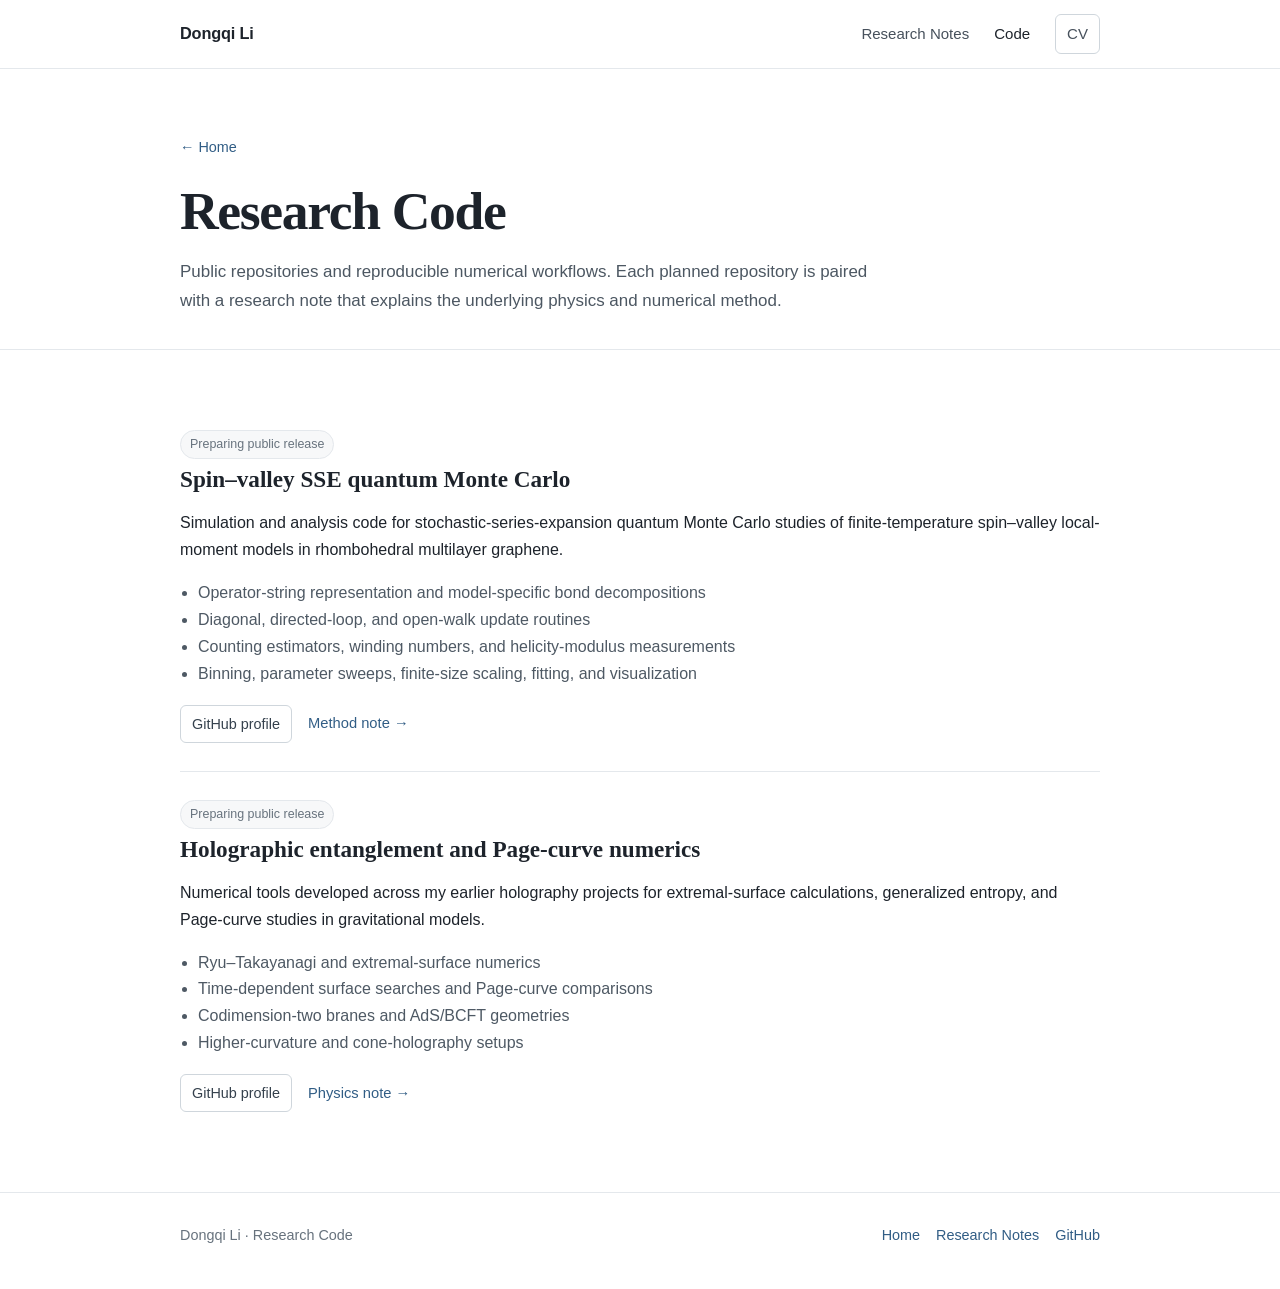
==== code/index.html @ 3a77af4c "Add files via upload" ====
<!doctype html>
<html lang="en">
<head>
  <meta charset="utf-8">
  <meta name="viewport" content="width=device-width,initial-scale=1">
  <meta name="description" content="Research code by Dongqi Li for stochastic-series-expansion quantum Monte Carlo and holographic entanglement entropy calculations.">
  <title>Code | Dongqi Li</title>
  <link rel="canonical" href="https://dongqili.github.io/code/">
  <link rel="icon" href="../assets/img/favicon.svg" type="image/svg+xml">
  <link rel="stylesheet" href="../assets/css/style.css">
</head>
<body>
<header class="site-header">
  <div class="container nav">
    <a class="brand" href="../">Dongqi Li</a>
    <nav class="nav-links" aria-label="Primary navigation">
      <a href="../notes/">Research Notes</a>
      <a class="active" href="../code/">Code</a>
      <a class="cv-link" href="../assets/cv/Dongqi_Li_Academic_CV.pdf">CV</a>
    </nav>
  </div>
</header>
<main>
  <section class="subhero">
    <div class="container">
      <a class="back" href="../">← Home</a>
      <h1>Research Code</h1>
      <p>Public repositories and reproducible numerical workflows. Each planned repository is paired with a research note that explains the underlying physics and numerical method.</p>
    </div>
  </section>

  <section class="section">
    <div class="container">
      <article class="repo" id="qmc">
        <span class="status">Preparing public release</span>
        <h2>Spin–valley SSE quantum Monte Carlo</h2>
        <p>Simulation and analysis code for stochastic-series-expansion quantum Monte Carlo studies of finite-temperature spin–valley local-moment models in rhombohedral multilayer graphene.</p>
        <ul>
          <li>Operator-string representation and model-specific bond decompositions</li>
          <li>Diagonal, directed-loop, and open-walk update routines</li>
          <li>Counting estimators, winding numbers, and helicity-modulus measurements</li>
          <li>Binning, parameter sweeps, finite-size scaling, fitting, and visualization</li>
        </ul>
        <div class="repo-actions"><a class="small-button" href="https://github.com/dongqili">GitHub profile</a><a class="text-action" href="../notes/#qmc">Method note →</a></div>
      </article>

      <article class="repo" id="black-hole">
        <span class="status">Preparing public release</span>
        <h2>Holographic entanglement and Page-curve numerics</h2>
        <p>Numerical tools developed across my earlier holography projects for extremal-surface calculations, generalized entropy, and Page-curve studies in gravitational models.</p>
        <ul>
          <li>Ryu–Takayanagi and extremal-surface numerics</li>
          <li>Time-dependent surface searches and Page-curve comparisons</li>
          <li>Codimension-two branes and AdS/BCFT geometries</li>
          <li>Higher-curvature and cone-holography setups</li>
        </ul>
        <div class="repo-actions"><a class="small-button" href="https://github.com/dongqili">GitHub profile</a><a class="text-action" href="../notes/#black-hole">Physics note →</a></div>
      </article>
    </div>
  </section>
</main>
<footer class="site-footer"><div class="container footer-row"><div>Dongqi Li · Research Code</div><div class="footer-links"><a href="../">Home</a><a href="../notes/">Research Notes</a><a href="https://github.com/dongqili">GitHub</a></div></div></footer>
</body>
</html>
---- assets/css/style.css ----
:root {
  --bg: #ffffff;
  --text: #1d232b;
  --muted: #64707d;
  --line: #e4e8ec;
  --soft: #f7f8f9;
  --accent: #315d85;
  --accent-dark: #234765;
  --max: 920px;
}

* { box-sizing: border-box; }
html { scroll-behavior: smooth; }
body {
  margin: 0;
  background: var(--bg);
  color: var(--text);
  font-family: Inter, ui-sans-serif, -apple-system, BlinkMacSystemFont, "Segoe UI", Roboto, Helvetica, Arial, sans-serif;
  font-size: 16px;
  line-height: 1.68;
  -webkit-font-smoothing: antialiased;
}
a { color: var(--accent); text-decoration: none; }
a:hover { color: var(--accent-dark); }
.container { width: min(calc(100% - 42px), var(--max)); margin: 0 auto; }

.site-header {
  border-bottom: 1px solid var(--line);
  background: rgba(255,255,255,.97);
  position: sticky;
  top: 0;
  z-index: 10;
}
.nav {
  min-height: 68px;
  display: flex;
  align-items: center;
  justify-content: space-between;
  gap: 28px;
}
.brand {
  color: var(--text);
  font-weight: 700;
  letter-spacing: -.01em;
  font-size: 1.02rem;
}
.nav-links { display: flex; align-items: center; gap: 25px; flex-wrap: wrap; }
.nav-links a { color: #47515c; font-size: .94rem; }
.nav-links a:hover, .nav-links a.active { color: var(--text); }
.nav-links .cv-link {
  border: 1px solid #cfd6dc;
  border-radius: 6px;
  padding: 6px 11px;
}

.intro { padding: 78px 0 58px; }
.intro h1 {
  margin: 0 0 5px;
  font-family: Georgia, "Times New Roman", serif;
  font-size: clamp(2.75rem, 8vw, 4.45rem);
  line-height: 1.04;
  letter-spacing: -.035em;
  font-weight: 600;
}
.role { color: #46525e; font-size: 1.08rem; margin: 0 0 26px; }
.lead {
  max-width: 760px;
  font-family: Georgia, "Times New Roman", serif;
  font-size: clamp(1.22rem, 2.8vw, 1.53rem);
  line-height: 1.55;
  color: #2c343d;
  margin: 0 0 26px;
}
.profile-links { display: flex; flex-wrap: wrap; gap: 10px 18px; align-items: center; }
.profile-links a { font-size: .95rem; font-weight: 550; }

.section { padding: 52px 0; border-top: 1px solid var(--line); }
.section-title-row {
  display: grid;
  grid-template-columns: 165px 1fr;
  gap: 34px;
  align-items: start;
}
.section-label {
  color: var(--muted);
  text-transform: uppercase;
  letter-spacing: .11em;
  font-weight: 700;
  font-size: .74rem;
  padding-top: 7px;
}
.section-content h2 {
  font-family: Georgia, "Times New Roman", serif;
  font-size: 1.9rem;
  line-height: 1.28;
  margin: 0 0 24px;
  font-weight: 600;
  letter-spacing: -.015em;
}
.section-content > p:first-of-type { margin-top: -8px; }

.research-item {
  padding: 24px 0;
  border-top: 1px solid var(--line);
}
.research-item:first-of-type { border-top: 0; padding-top: 2px; }
.research-item h3 {
  margin: 0 0 6px;
  font-family: Georgia, "Times New Roman", serif;
  font-size: 1.27rem;
  font-weight: 600;
}
.research-item p { margin: 0 0 9px; color: #414b55; }
.methods { color: var(--muted); font-size: .91rem; }

.pub-list { counter-reset: pub; }
.pub {
  position: relative;
  padding: 20px 0 20px 36px;
  border-top: 1px solid var(--line);
}
.pub:first-child { border-top: 0; padding-top: 0; }
.pub::before {
  counter-increment: pub;
  content: counter(pub) ".";
  position: absolute;
  left: 0;
  top: 20px;
  color: #7b858f;
  font-variant-numeric: tabular-nums;
}
.pub:first-child::before { top: 0; }
.pub-title { font-weight: 650; color: #232a31; }
.pub-meta { color: #5b6671; margin-top: 3px; font-size: .95rem; }
.pub-links { display: flex; gap: 14px; margin-top: 5px; font-size: .9rem; }

.presentation {
  display: grid;
  grid-template-columns: 135px 1fr;
  gap: 22px;
  padding: 18px 0;
  border-top: 1px solid var(--line);
}
.presentation:first-of-type { border-top: 0; padding-top: 0; }
.presentation-date { color: var(--muted); font-size: .9rem; }
.presentation strong { display: block; font-weight: 650; }
.presentation p { margin: 3px 0 0; color: #5b6671; font-size: .94rem; }

.subhero { padding: 65px 0 34px; }
.subhero .back { font-size: .9rem; margin-bottom: 22px; display: inline-block; }
.subhero h1 {
  font-family: Georgia, "Times New Roman", serif;
  font-size: clamp(2.25rem, 6vw, 3.35rem);
  line-height: 1.12;
  margin: 0 0 17px;
  font-weight: 600;
  letter-spacing: -.025em;
}
.subhero p { max-width: 720px; margin: 0; color: #4c5762; font-size: 1.06rem; }

.note, .repo {
  padding: 28px 0;
  border-top: 1px solid var(--line);
}
.note:first-child, .repo:first-child { border-top: 0; }
.note h2, .repo h2 {
  font-family: Georgia, "Times New Roman", serif;
  font-size: 1.45rem;
  margin: 5px 0 10px;
  line-height: 1.3;
}
.status {
  display: inline-block;
  color: #68737e;
  background: var(--soft);
  border: 1px solid var(--line);
  border-radius: 999px;
  padding: 3px 9px;
  font-size: .78rem;
}
.repo ul { margin: 11px 0 0 18px; padding: 0; color: #4e5964; }
.repo-actions { margin-top: 17px; }
.small-button {
  display: inline-block;
  border: 1px solid #cfd6dc;
  border-radius: 6px;
  padding: 6px 11px;
  color: #35414d;
  font-size: .9rem;
}

.related-list { margin-top: 8px; }
.related-item { padding: 12px 0; border-top: 1px solid var(--line); }
.related-item:first-child { border-top: 0; }
.related-item span { color: var(--muted); display: inline-block; width: 54px; }

.site-footer { border-top: 1px solid var(--line); padding: 30px 0 42px; color: #67727d; font-size: .9rem; }
.footer-row { display: flex; justify-content: space-between; gap: 24px; align-items: center; flex-wrap: wrap; }
.footer-links { display: flex; flex-wrap: wrap; gap: 16px; }

@media (max-width: 720px) {
  .nav { min-height: 62px; align-items: flex-start; padding: 16px 0 13px; }
  .nav-links { gap: 12px 17px; justify-content: flex-end; }
  .intro { padding: 58px 0 42px; }
  .section { padding: 42px 0; }
  .section-title-row { grid-template-columns: 1fr; gap: 9px; }
  .section-label { padding-top: 0; }
  .presentation { grid-template-columns: 1fr; gap: 4px; }
}

@media (max-width: 480px) {
  .container { width: min(calc(100% - 30px), var(--max)); }
  .nav { display: block; }
  .brand { display: block; margin-bottom: 10px; }
  .nav-links { justify-content: flex-start; }
  .lead { font-size: 1.16rem; }
}

/* Education */
.education-list { margin-top: 2px; }
.education-item { padding: 20px 0; border-top: 1px solid var(--line); }
.education-item:first-child { border-top: 0; padding-top: 0; }
.education-head { display: flex; align-items: baseline; justify-content: space-between; gap: 18px; }
.education-head h3 { margin: 0; font-family: Georgia, "Times New Roman", serif; font-size: 1.22rem; font-weight: 600; }
.education-head span { color: var(--muted); font-size: .9rem; white-space: nowrap; }
.education-item p { margin: 3px 0 0; color: #46515c; }
.education-item .education-detail { color: var(--muted); font-size: .92rem; }

/* Research-note / repository pairing */
.note-outline { margin: 14px 0 0 20px; padding: 0; color: #4e5964; }
.note-outline li { margin: 5px 0; }
.paired-link { margin: 16px 0 0; font-size: .94rem; }
.section-intro { color: #4e5964; margin: -10px 0 18px; }
.repo-actions { display: flex; align-items: center; gap: 16px; flex-wrap: wrap; }
.text-action { font-size: .92rem; }

@media (max-width: 600px) {
  .education-head { display: block; }
  .education-head span { display: block; margin-top: 2px; }
}
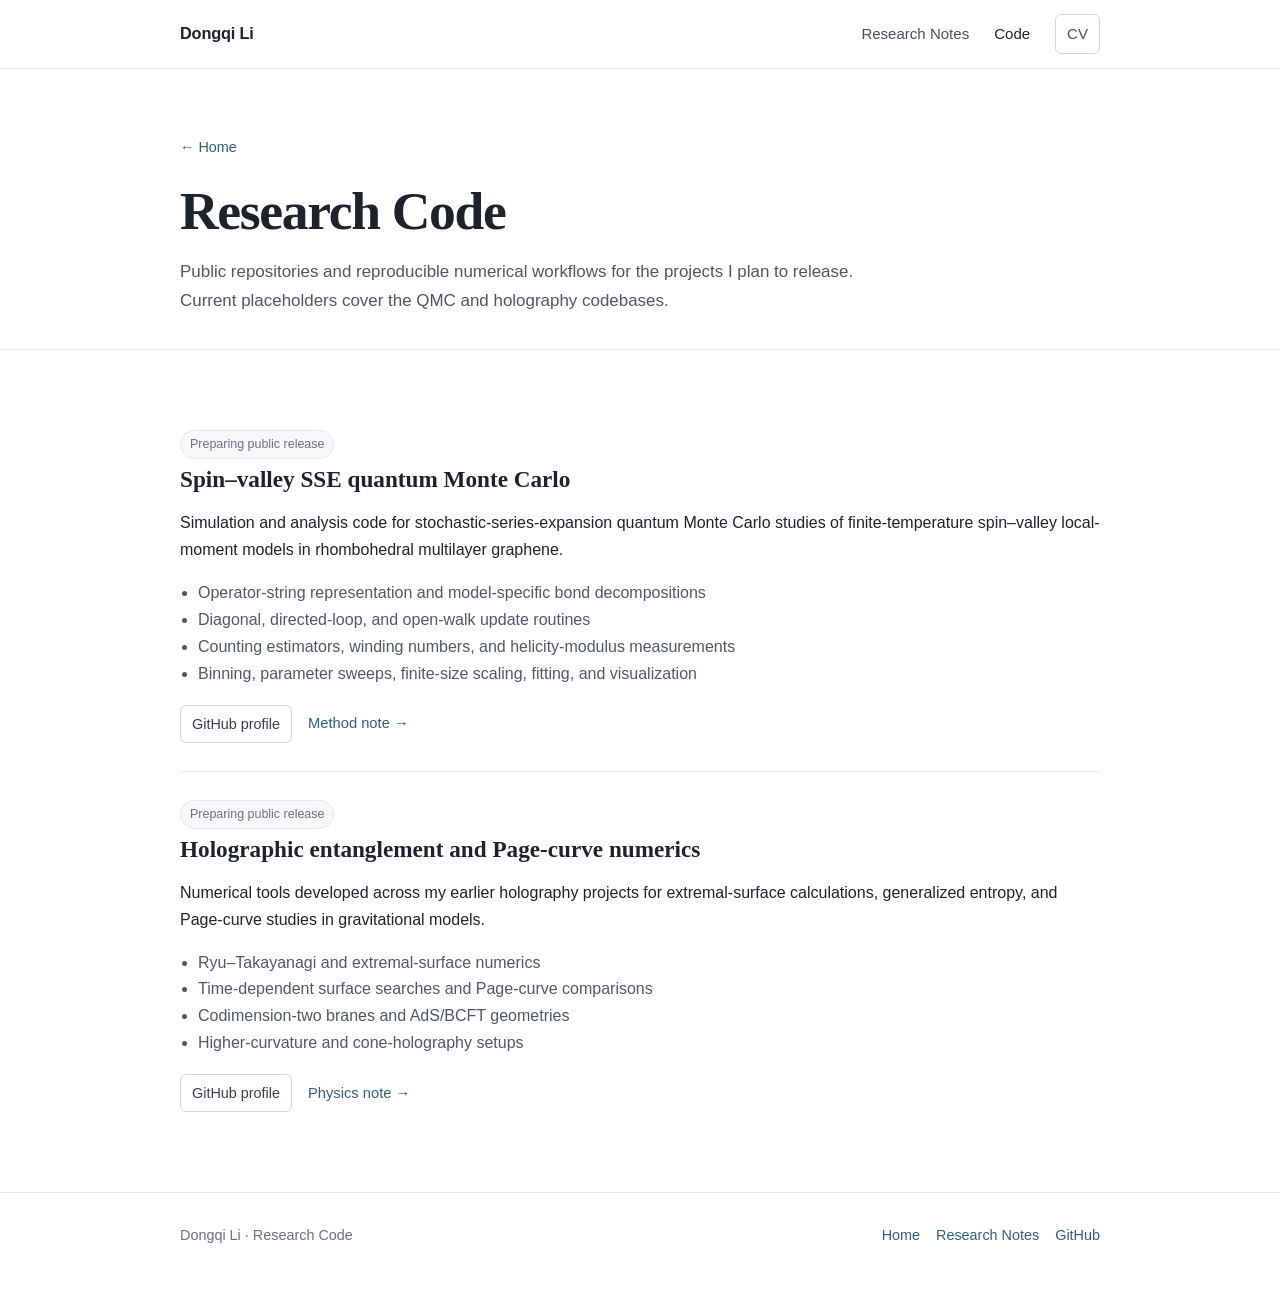
==== commit 14e911e1: "Add files via upload" ====
--- a/code/index.html
+++ b/code/index.html
@@ -1,63 +1,62 @@
-<!doctype html>
+<!DOCTYPE html>
+
 <html lang="en">
 <head>
-  <meta charset="utf-8">
-  <meta name="viewport" content="width=device-width,initial-scale=1">
-  <meta name="description" content="Research code by Dongqi Li for stochastic-series-expansion quantum Monte Carlo and holographic entanglement entropy calculations.">
-  <title>Code | Dongqi Li</title>
-  <link rel="canonical" href="https://dongqili.github.io/code/">
-  <link rel="icon" href="../assets/img/favicon.svg" type="image/svg+xml">
-  <link rel="stylesheet" href="../assets/css/style.css">
+<meta charset="utf-8"/>
+<meta content="width=device-width,initial-scale=1" name="viewport"/>
+<meta content="Research code by Dongqi Li for stochastic-series-expansion quantum Monte Carlo and holographic entanglement entropy calculations." name="description"/>
+<title>Code | Dongqi Li</title>
+<link href="https://dongqili.github.io/code/" rel="canonical"/>
+<link href="../assets/img/favicon.svg" rel="icon" type="image/svg+xml"/>
+<link href="../assets/css/style.css" rel="stylesheet"/>
 </head>
 <body>
 <header class="site-header">
-  <div class="container nav">
-    <a class="brand" href="../">Dongqi Li</a>
-    <nav class="nav-links" aria-label="Primary navigation">
-      <a href="../notes/">Research Notes</a>
-      <a class="active" href="../code/">Code</a>
-      <a class="cv-link" href="../assets/cv/Dongqi_Li_Academic_CV.pdf">CV</a>
-    </nav>
-  </div>
+<div class="container nav">
+<a class="brand" href="../">Dongqi Li</a>
+<nav aria-label="Primary navigation" class="nav-links">
+<a href="../notes/">Research Notes</a>
+<a class="active" href="../code/">Code</a>
+<a class="cv-link" href="../assets/cv/Dongqi_Li_Academic_CV.pdf">CV</a>
+</nav>
+</div>
 </header>
 <main>
-  <section class="subhero">
-    <div class="container">
-      <a class="back" href="../">← Home</a>
-      <h1>Research Code</h1>
-      <p>Public repositories and reproducible numerical workflows. Each planned repository is paired with a research note that explains the underlying physics and numerical method.</p>
-    </div>
-  </section>
-
-  <section class="section">
-    <div class="container">
-      <article class="repo" id="qmc">
-        <span class="status">Preparing public release</span>
-        <h2>Spin–valley SSE quantum Monte Carlo</h2>
-        <p>Simulation and analysis code for stochastic-series-expansion quantum Monte Carlo studies of finite-temperature spin–valley local-moment models in rhombohedral multilayer graphene.</p>
-        <ul>
-          <li>Operator-string representation and model-specific bond decompositions</li>
-          <li>Diagonal, directed-loop, and open-walk update routines</li>
-          <li>Counting estimators, winding numbers, and helicity-modulus measurements</li>
-          <li>Binning, parameter sweeps, finite-size scaling, fitting, and visualization</li>
-        </ul>
-        <div class="repo-actions"><a class="small-button" href="https://github.com/dongqili">GitHub profile</a><a class="text-action" href="../notes/#qmc">Method note →</a></div>
-      </article>
-
-      <article class="repo" id="black-hole">
-        <span class="status">Preparing public release</span>
-        <h2>Holographic entanglement and Page-curve numerics</h2>
-        <p>Numerical tools developed across my earlier holography projects for extremal-surface calculations, generalized entropy, and Page-curve studies in gravitational models.</p>
-        <ul>
-          <li>Ryu–Takayanagi and extremal-surface numerics</li>
-          <li>Time-dependent surface searches and Page-curve comparisons</li>
-          <li>Codimension-two branes and AdS/BCFT geometries</li>
-          <li>Higher-curvature and cone-holography setups</li>
-        </ul>
-        <div class="repo-actions"><a class="small-button" href="https://github.com/dongqili">GitHub profile</a><a class="text-action" href="../notes/#black-hole">Physics note →</a></div>
-      </article>
-    </div>
-  </section>
+<section class="subhero">
+<div class="container">
+<a class="back" href="../">← Home</a>
+<h1>Research Code</h1>
+<p>Public repositories and reproducible numerical workflows for the projects I plan to release. Current placeholders cover the QMC and holography codebases.</p>
+</div>
+</section>
+<section class="section">
+<div class="container">
+<article class="repo" id="qmc">
+<span class="status">Preparing public release</span>
+<h2>Spin–valley SSE quantum Monte Carlo</h2>
+<p>Simulation and analysis code for stochastic-series-expansion quantum Monte Carlo studies of finite-temperature spin–valley local-moment models in rhombohedral multilayer graphene.</p>
+<ul>
+<li>Operator-string representation and model-specific bond decompositions</li>
+<li>Diagonal, directed-loop, and open-walk update routines</li>
+<li>Counting estimators, winding numbers, and helicity-modulus measurements</li>
+<li>Binning, parameter sweeps, finite-size scaling, fitting, and visualization</li>
+</ul>
+<div class="repo-actions"><a class="small-button" href="https://github.com/dongqili">GitHub profile</a><a class="text-action" href="../notes/#qmc">Method note →</a></div>
+</article>
+<article class="repo" id="black-hole">
+<span class="status">Preparing public release</span>
+<h2>Holographic entanglement and Page-curve numerics</h2>
+<p>Numerical tools developed across my earlier holography projects for extremal-surface calculations, generalized entropy, and Page-curve studies in gravitational models.</p>
+<ul>
+<li>Ryu–Takayanagi and extremal-surface numerics</li>
+<li>Time-dependent surface searches and Page-curve comparisons</li>
+<li>Codimension-two branes and AdS/BCFT geometries</li>
+<li>Higher-curvature and cone-holography setups</li>
+</ul>
+<div class="repo-actions"><a class="small-button" href="https://github.com/dongqili">GitHub profile</a><a class="text-action" href="../notes/#black-hole">Physics note →</a></div>
+</article>
+</div>
+</section>
 </main>
 <footer class="site-footer"><div class="container footer-row"><div>Dongqi Li · Research Code</div><div class="footer-links"><a href="../">Home</a><a href="../notes/">Research Notes</a><a href="https://github.com/dongqili">GitHub</a></div></div></footer>
 </body>
--- a/assets/css/style.css
+++ b/assets/css/style.css
@@ -238,3 +238,26 @@
   .education-head { display: block; }
   .education-head span { display: block; margin-top: 2px; }
 }
+
+
+/* Intro portrait */
+.intro-grid {
+  display: grid;
+  grid-template-columns: minmax(0, 1fr) 190px;
+  gap: 46px;
+  align-items: center;
+}
+.intro-photo img {
+  display: block;
+  width: 190px;
+  aspect-ratio: 4 / 5;
+  object-fit: cover;
+  object-position: center 24%;
+  border-radius: 5px;
+  border: 1px solid var(--line);
+}
+@media (max-width: 720px) {
+  .intro-grid { grid-template-columns: 1fr; gap: 28px; }
+  .intro-photo { order: -1; }
+  .intro-photo img { width: 150px; }
+}
